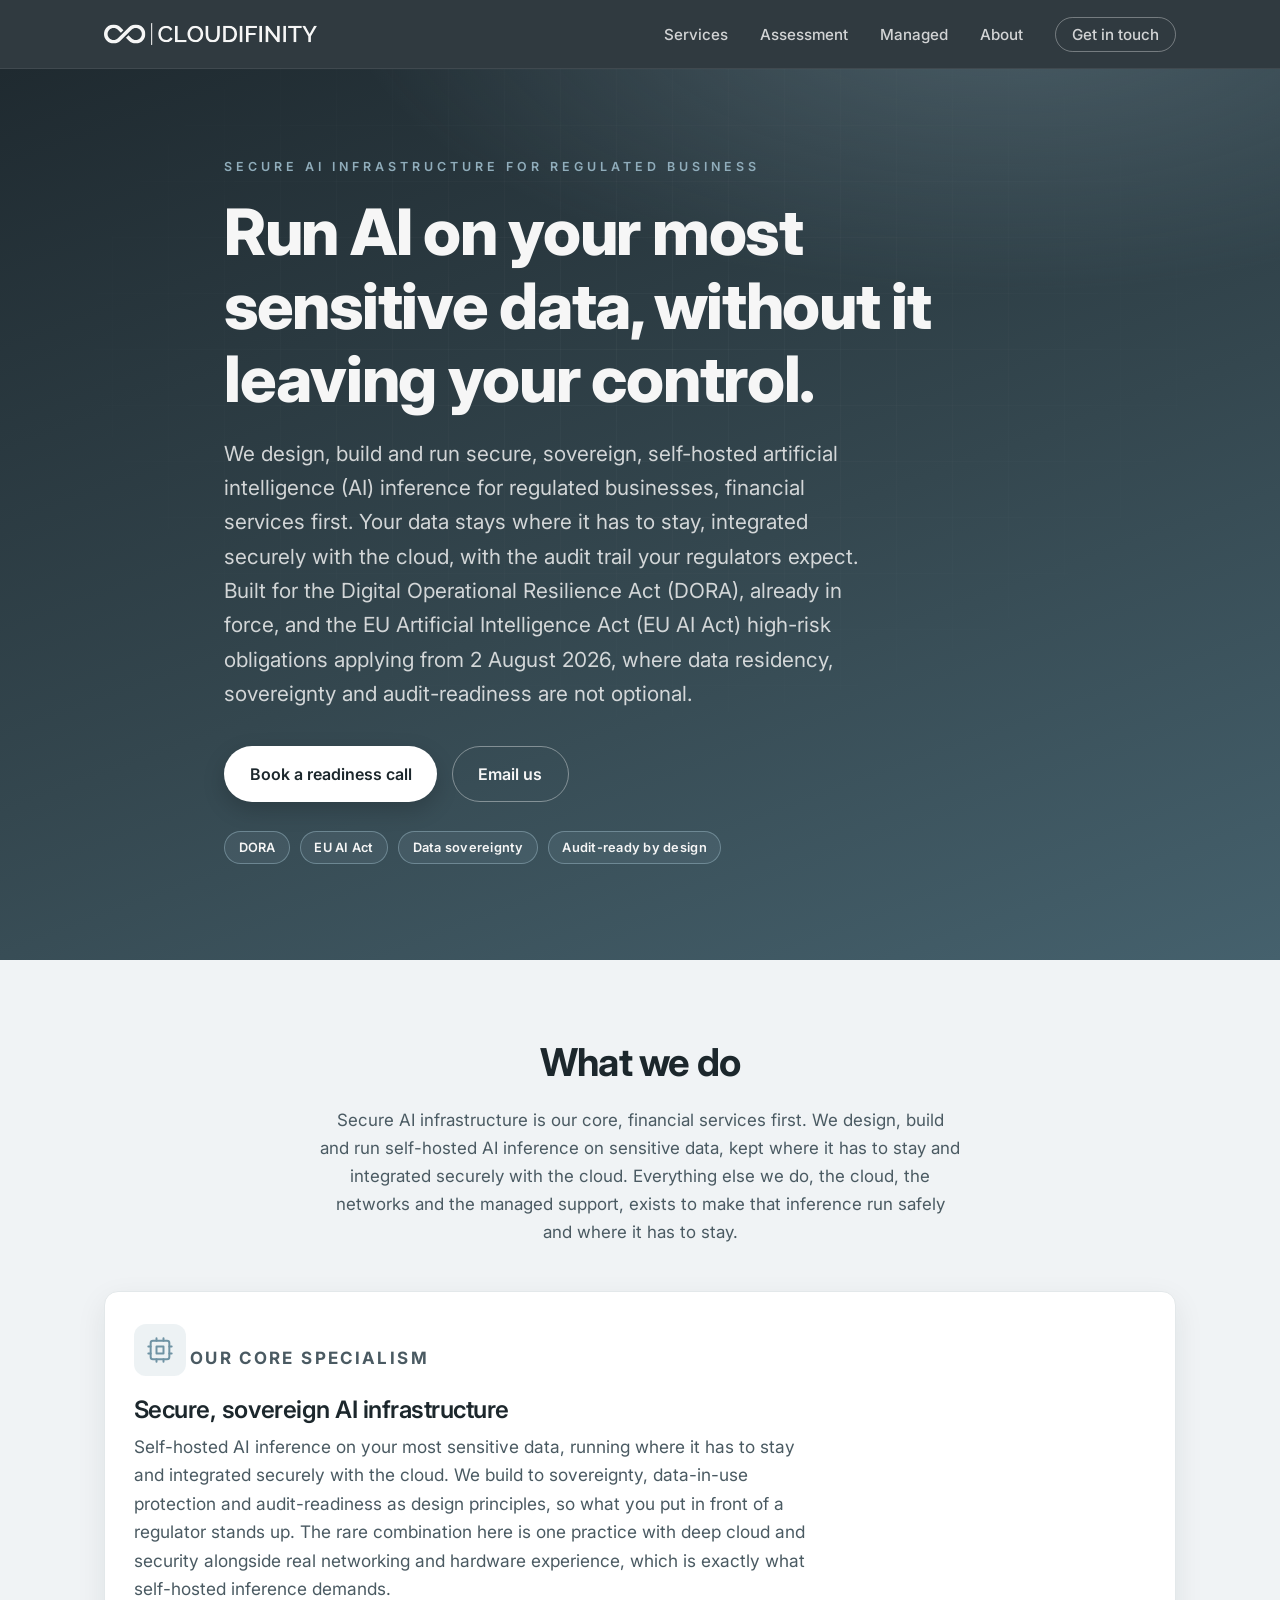
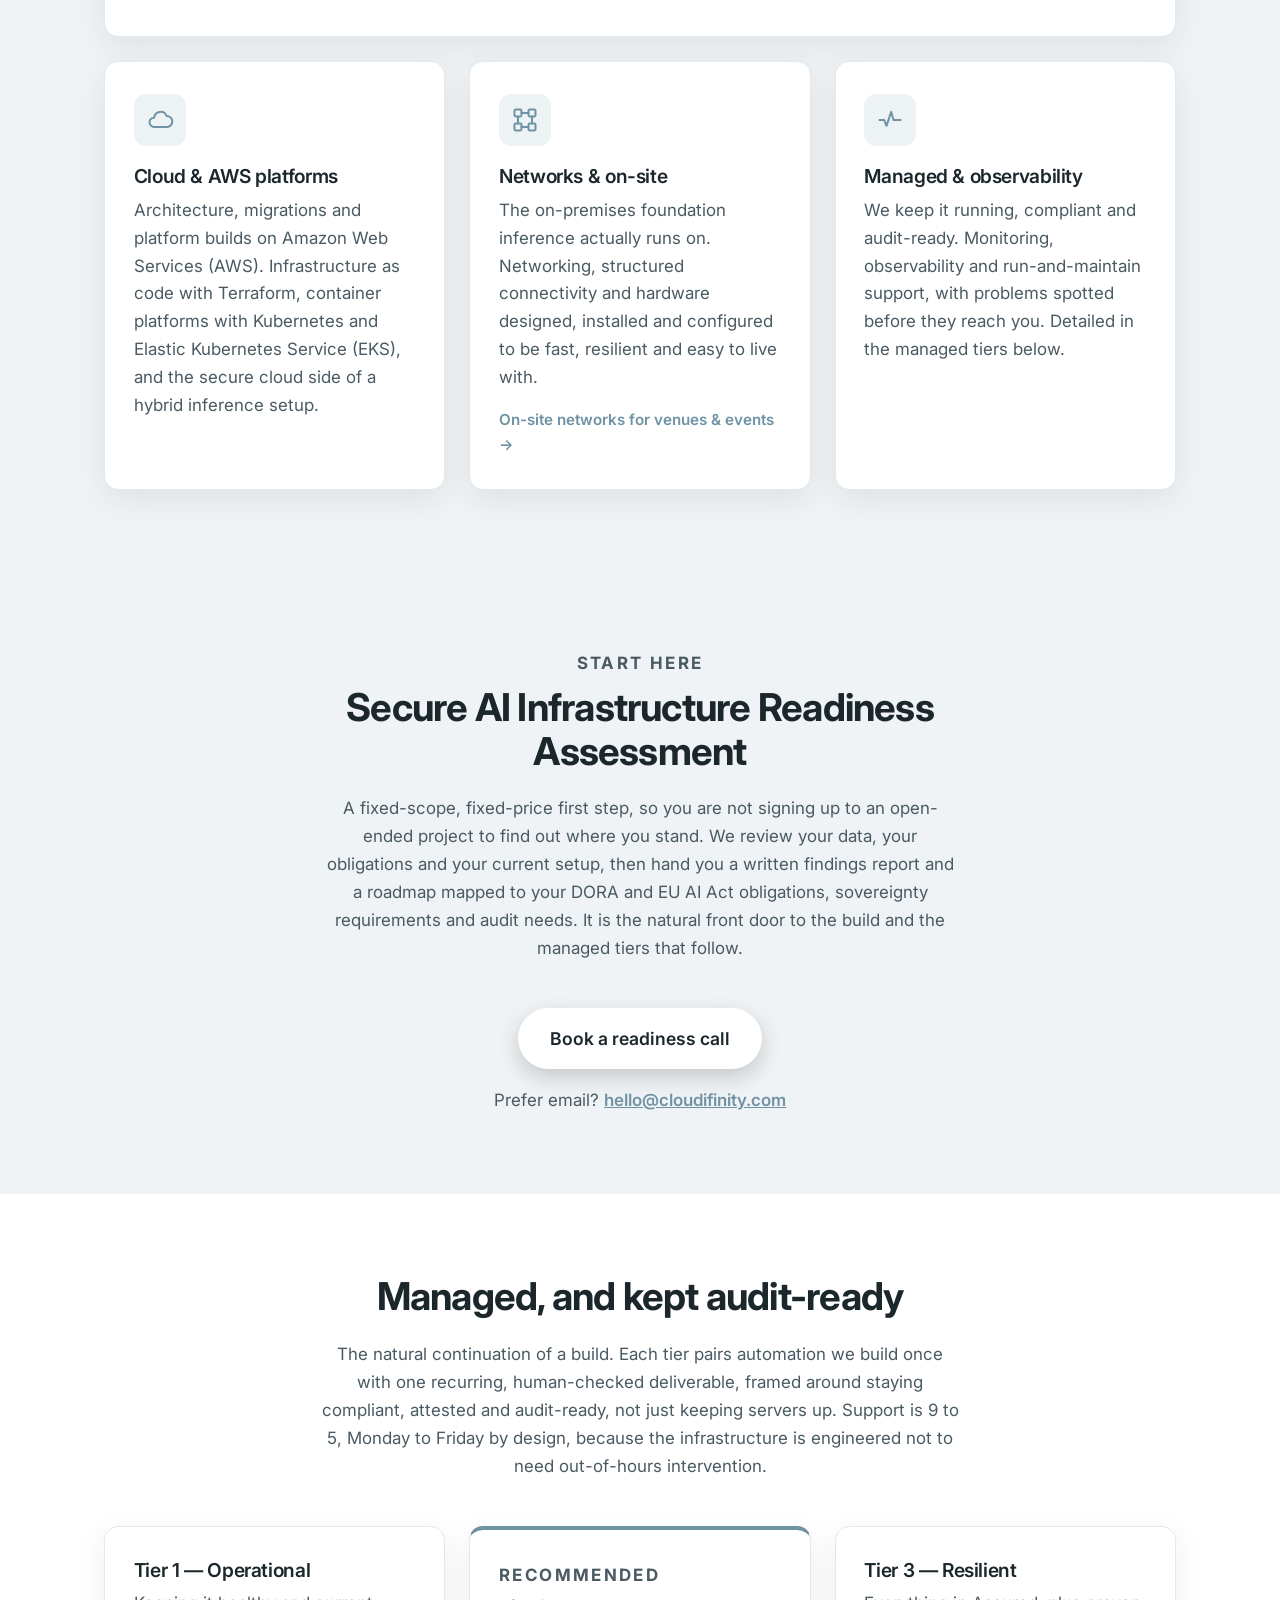
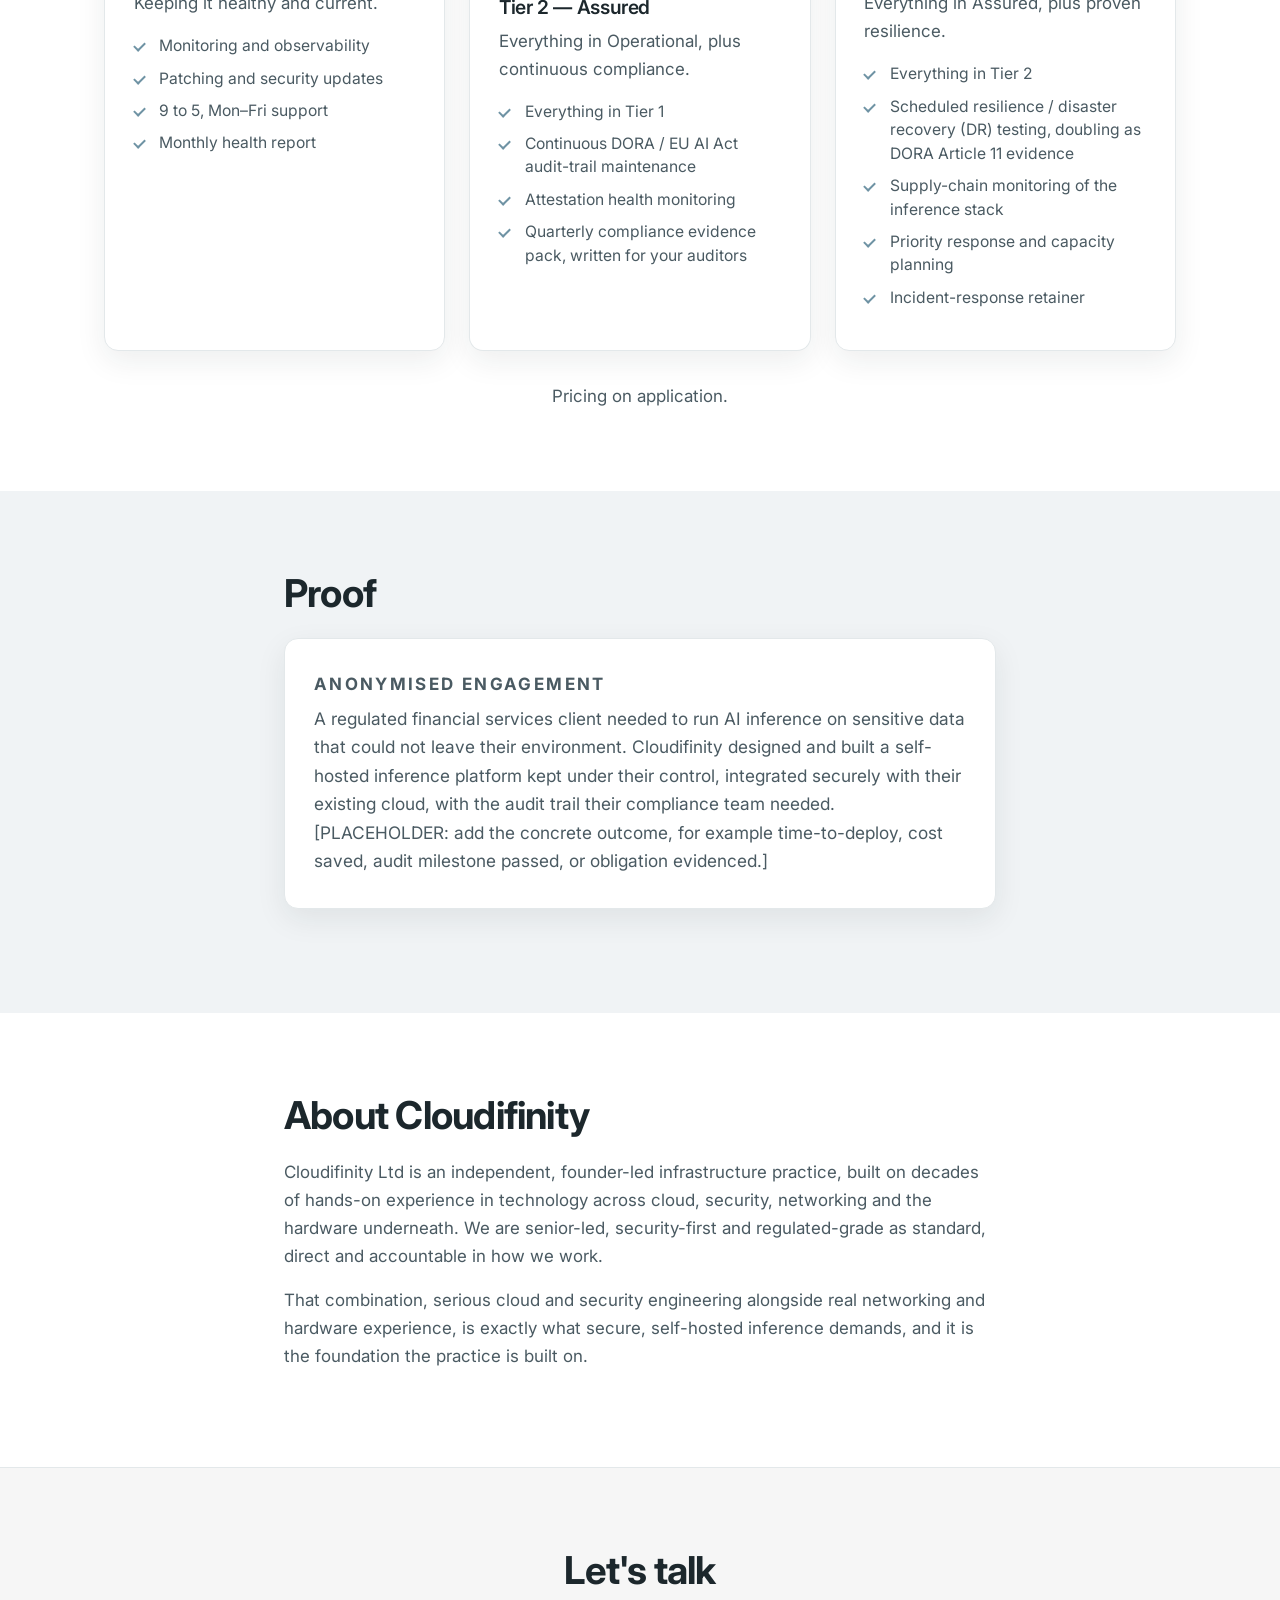
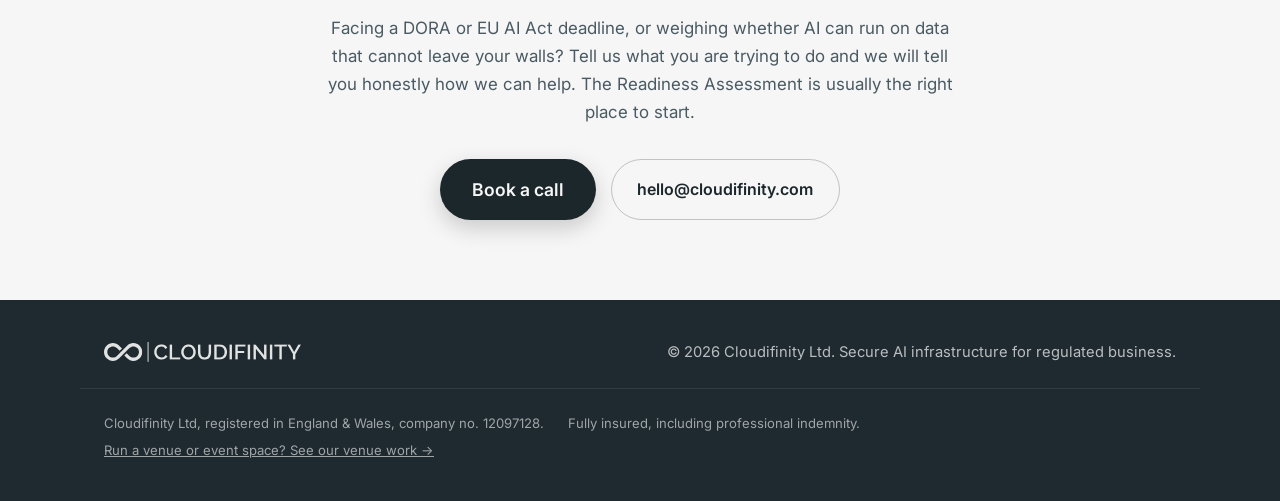
==== secure-ai/index.html @ 179c4dc7 "updates" ====
<!DOCTYPE html>
<html lang="en">
<head>
  <meta charset="UTF-8">
  <meta name="viewport" content="width=device-width, initial-scale=1.0">
  <title>Cloudifinity | Secure, sovereign AI infrastructure for regulated business</title>
  <meta name="description" content="Cloudifinity designs, builds and runs secure, sovereign, self-hosted AI inference for regulated business, financial services first. Built for DORA and EU AI Act obligations, data sovereignty and audit-readiness.">

  <link rel="icon" type="image/svg+xml" href="../favicon.svg">
  <link rel="canonical" href="https://cloudifinity.com/secure-ai/">

  <!-- Open Graph -->
  <meta property="og:type" content="website">
  <meta property="og:title" content="Cloudifinity | Secure, sovereign AI infrastructure for regulated business">
  <meta property="og:description" content="Self-hosted AI inference on sensitive data, kept where it has to stay and integrated securely with cloud. Built for DORA, the EU AI Act, data sovereignty and audit-readiness.">
  <meta property="og:url" content="https://cloudifinity.com/secure-ai/">
  <meta property="og:image" content="https://cloudifinity.com/assets/og-image.png">
  <meta name="twitter:card" content="summary_large_image">
  <meta name="twitter:description" content="Self-hosted AI inference on sensitive data, kept where it has to stay and integrated securely with cloud. Built for DORA, the EU AI Act, data sovereignty and audit-readiness.">

  <!-- Fonts -->
  <link rel="preconnect" href="https://fonts.googleapis.com">
  <link rel="preconnect" href="https://fonts.gstatic.com" crossorigin>
  <link href="https://fonts.googleapis.com/css2?family=Inter:wght@400;500;600;700;800&display=swap" rel="stylesheet">

  <link rel="stylesheet" href="../styles.css">
</head>
<body>

  <header class="site-header" id="top">
    <nav class="nav container" aria-label="Primary">
      <a class="nav__brand" href="../" aria-label="Cloudifinity home">
        <img src="../assets/logo.svg" alt="Cloudifinity" class="nav__logo">
      </a>
      <button class="nav__toggle" aria-expanded="false" aria-controls="nav-menu" aria-label="Toggle menu">
        <span></span><span></span><span></span>
      </button>
      <ul class="nav__menu" id="nav-menu">
        <li><a href="#services">Services</a></li>
        <li><a href="#assessment">Assessment</a></li>
        <li><a href="#managed">Managed</a></li>
        <li><a href="#about">About</a></li>
        <li><a href="#contact" class="nav__cta">Get in touch</a></li>
      </ul>
    </nav>
  </header>

  <main>

    <!-- Hero -->
    <section class="hero">
      <div class="hero__inner container">
        <p class="hero__eyebrow">Secure AI infrastructure for regulated business</p>
        <h1 class="hero__title">Run AI on your most sensitive data, without it leaving your control.</h1>
        <p class="hero__subtitle">
          We design, build and run secure, sovereign, self-hosted artificial
          intelligence (AI) inference for regulated businesses, financial
          services first. Your data stays where it has to stay, integrated
          securely with the cloud, with the audit trail your regulators expect.
          Built for the Digital Operational Resilience Act (DORA), already in
          force, and the EU Artificial Intelligence Act (EU AI Act) high-risk
          obligations applying from 2 August 2026, where data residency,
          sovereignty and audit-readiness are not optional.
        </p>
        <!-- TODO: BOOKING_URL — replace href on the primary CTA with the Cal.com/Calendly link. Until then it points to the Readiness Assessment section below. -->
        <div class="hero__actions">
          <a class="btn btn--primary" href="#assessment">Book a readiness call</a>
          <a class="btn btn--ghost" href="mailto:hello@cloudifinity.com">Email us</a>
        </div>
        <ul class="hero__chips" aria-label="Built for">
          <li class="chip">DORA</li>
          <li class="chip">EU AI Act</li>
          <li class="chip">Data sovereignty</li>
          <li class="chip">Audit-ready by design</li>
        </ul>
      </div>
    </section>

    <!-- Services -->
    <section class="section section--tint" id="services">
      <div class="container">
        <h2 class="section__title section__title--center">What we do</h2>
        <p class="section__lead">
          Secure AI infrastructure is our core, financial services first. We
          design, build and run self-hosted AI inference on sensitive data, kept
          where it has to stay and integrated securely with the cloud. Everything
          else we do, the cloud, the networks and the managed support, exists to
          make that inference run safely and where it has to stay.
        </p>

        <article class="card card--feature">
          <div class="card__icon" aria-hidden="true">
            <svg viewBox="0 0 24 24" fill="none" stroke="currentColor" stroke-width="1.7" stroke-linecap="round" stroke-linejoin="round"><rect x="4" y="4" width="16" height="16" rx="2"/><path d="M9 9h6v6H9z"/><path d="M9 2v2M15 2v2M9 20v2M15 20v2M2 9h2M2 15h2M20 9h2M20 15h2"/></svg>
          </div>
          <p class="card__tag">Our core specialism</p>
          <h3 class="card__title">Secure, sovereign AI infrastructure</h3>
          <p class="card__body">
            Self-hosted AI inference on your most sensitive data, running where
            it has to stay and integrated securely with the cloud. We build to
            sovereignty, data-in-use protection and audit-readiness as design
            principles, so what you put in front of a regulator stands up. The
            rare combination here is one practice with deep cloud and security
            alongside real networking and hardware experience, which is exactly
            what self-hosted inference demands.
            <!-- TODO: harden confidential-computing / attestation / TEE claims here once that work is delivered. Keep current wording at "design principle" level until then. -->
          </p>
        </article>

        <div class="cards cards--three">
          <article class="card">
            <div class="card__icon" aria-hidden="true">
              <svg viewBox="0 0 24 24" fill="none" stroke="currentColor" stroke-width="1.7" stroke-linecap="round" stroke-linejoin="round"><path d="M7 18a4 4 0 0 1 0-8 5.5 5.5 0 0 1 10.6-1.5A3.75 3.75 0 0 1 18 18H7Z"/></svg>
            </div>
            <h3 class="card__title">Cloud &amp; AWS platforms</h3>
            <p class="card__body">
              Architecture, migrations and platform builds on Amazon Web Services
              (AWS). Infrastructure as code with Terraform, container platforms
              with Kubernetes and Elastic Kubernetes Service (EKS), and the secure
              cloud side of a hybrid inference setup.
            </p>
          </article>

          <article class="card">
            <div class="card__icon" aria-hidden="true">
              <svg viewBox="0 0 24 24" fill="none" stroke="currentColor" stroke-width="1.7" stroke-linecap="round" stroke-linejoin="round"><rect x="3" y="3" width="6" height="6" rx="1"/><rect x="15" y="15" width="6" height="6" rx="1"/><rect x="15" y="3" width="6" height="6" rx="1"/><rect x="3" y="15" width="6" height="6" rx="1"/><path d="M9 6h6M6 9v6M18 9v6M9 18h6"/></svg>
            </div>
            <h3 class="card__title">Networks &amp; on-site</h3>
            <p class="card__body">
              The on-premises foundation inference actually runs on. Networking,
              structured connectivity and hardware designed, installed and
              configured to be fast, resilient and easy to live with.
            </p>
            <a class="card__link" href="../venues/">On-site networks for venues &amp; events &rarr;</a>
          </article>

          <article class="card">
            <div class="card__icon" aria-hidden="true">
              <svg viewBox="0 0 24 24" fill="none" stroke="currentColor" stroke-width="1.7" stroke-linecap="round" stroke-linejoin="round"><path d="M3 12h4l2 5 4-12 2 7h6"/></svg>
            </div>
            <h3 class="card__title">Managed &amp; observability</h3>
            <p class="card__body">
              We keep it running, compliant and audit-ready. Monitoring,
              observability and run-and-maintain support, with problems spotted
              before they reach you. Detailed in the managed tiers below.
            </p>
          </article>
        </div>
      </div>
    </section>

    <!-- Readiness Assessment: the productised front door -->
    <section class="section section--tint" id="assessment">
      <div class="container section__narrow section__narrow--center">
        <p class="card__tag">Start here</p>
        <h2 class="section__title section__title--center">Secure AI Infrastructure Readiness Assessment</h2>
        <p class="section__lead">
          A fixed-scope, fixed-price first step, so you are not signing up to an
          open-ended project to find out where you stand. We review your data,
          your obligations and your current setup, then hand you a written
          findings report and a roadmap mapped to your DORA and EU AI Act
          obligations, sovereignty requirements and audit needs. It is the
          natural front door to the build and the managed tiers that follow.
        </p>
        <!-- TODO: BOOKING_URL — replace href below with the Cal.com/Calendly link. Falls back to mailto for now. -->
        <div class="hero__actions hero__actions--center">
          <a class="btn btn--primary btn--lg" href="mailto:hello@cloudifinity.com?subject=Readiness%20Assessment">Book a readiness call</a>
        </div>
        <p class="assessment__alt">
          Prefer email? <a href="mailto:hello@cloudifinity.com">hello@cloudifinity.com</a>
        </p>
      </div>
    </section>

    <!-- Managed services: the ongoing relationship -->
    <section class="section" id="managed">
      <div class="container">
        <h2 class="section__title section__title--center">Managed, and kept audit-ready</h2>
        <p class="section__lead">
          The natural continuation of a build. Each tier pairs automation we
          build once with one recurring, human-checked deliverable, framed around
          staying compliant, attested and audit-ready, not just keeping servers
          up. Support is 9 to 5, Monday to Friday by design, because the
          infrastructure is engineered not to need out-of-hours intervention.
        </p>

        <div class="cards cards--three">
          <article class="card">
            <h3 class="card__title">Tier 1 &mdash; Operational</h3>
            <p class="card__body">Keeping it healthy and current.</p>
            <ul class="tier__list">
              <li>Monitoring and observability</li>
              <li>Patching and security updates</li>
              <li>9 to 5, Mon&ndash;Fri support</li>
              <li>Monthly health report</li>
            </ul>
          </article>

          <article class="card card--recommended">
            <p class="card__tag">Recommended</p>
            <h3 class="card__title">Tier 2 &mdash; Assured</h3>
            <p class="card__body">Everything in Operational, plus continuous compliance.</p>
            <ul class="tier__list">
              <li>Everything in Tier 1</li>
              <li>Continuous DORA / EU AI Act audit-trail maintenance</li>
              <li>Attestation health monitoring</li>
              <li>Quarterly compliance evidence pack, written for your auditors</li>
            </ul>
          </article>

          <article class="card">
            <h3 class="card__title">Tier 3 &mdash; Resilient</h3>
            <p class="card__body">Everything in Assured, plus proven resilience.</p>
            <ul class="tier__list">
              <li>Everything in Tier 2</li>
              <li>Scheduled resilience / disaster recovery (DR) testing, doubling as DORA Article 11 evidence</li>
              <li>Supply-chain monitoring of the inference stack</li>
              <li>Priority response and capacity planning</li>
              <li>Incident-response retainer</li>
            </ul>
          </article>
        </div>

        <!-- TODO: PRICING_DISPLAY — add "from £X/mo" per tier here if you later want public numbers. Default is descriptive only. -->
        <p class="managed__note">Pricing on application.</p>
      </div>
    </section>

    <!-- Proof / case study -->
    <section class="section section--tint" id="proof">
      <div class="container section__narrow">
        <h2 class="section__title">Proof</h2>
        <article class="card card--feature">
          <p class="card__tag">Anonymised engagement</p>
          <!-- TODO: CASE_STUDY_TEXT — replace the placeholder below with a real anonymised engagement and a concrete, measurable outcome. Keep it attributed to Cloudifinity, not to an individual. -->
          <p class="card__body">
            A regulated financial services client needed to run AI inference on
            sensitive data that could not leave their environment. Cloudifinity
            designed and built a self-hosted inference platform kept under their
            control, integrated securely with their existing cloud, with the
            audit trail their compliance team needed. [PLACEHOLDER: add the
            concrete outcome, for example time-to-deploy, cost saved, audit
            milestone passed, or obligation evidenced.]
          </p>
        </article>
      </div>
    </section>

    <!-- About -->
    <section class="section" id="about">
      <div class="container section__narrow">
        <h2 class="section__title">About Cloudifinity</h2>
        <p>
          Cloudifinity Ltd is an independent, founder-led infrastructure practice,
          built on decades of hands-on experience in technology across cloud,
          security, networking and the hardware underneath. We are senior-led,
          security-first and regulated-grade as standard, direct and accountable
          in how we work.
        </p>
        <p>
          That combination, serious cloud and security engineering alongside real
          networking and hardware experience, is exactly what secure, self-hosted
          inference demands, and it is the foundation the practice is built on.
        </p>
      </div>
    </section>

    <!-- Contact -->
    <section class="section section--contact" id="contact">
      <div class="container section__narrow section__narrow--center">
        <h2 class="section__title section__title--center">Let's talk</h2>
        <p class="section__lead">
          Facing a DORA or EU AI Act deadline, or weighing whether AI can run on
          data that cannot leave your walls? Tell us what you are trying to do and
          we will tell you honestly how we can help. The Readiness Assessment is
          usually the right place to start.
        </p>
        <!-- TODO: BOOKING_URL — replace href on the primary CTA with the Cal.com/Calendly link. Falls back to mailto for now. -->
        <div class="hero__actions hero__actions--center">
          <a class="btn btn--primary btn--lg" href="mailto:hello@cloudifinity.com?subject=Readiness%20Assessment">Book a call</a>
          <a class="btn btn--ghost" href="mailto:hello@cloudifinity.com">hello@cloudifinity.com</a>
        </div>
      </div>
    </section>

  </main>

  <footer class="footer">
    <div class="container footer__inner">
      <img src="../assets/logo.svg" alt="Cloudifinity" class="footer__logo">
      <p class="footer__meta">
        &copy; <span id="year">2026</span> Cloudifinity Ltd. Secure AI
        infrastructure for regulated business.
      </p>
    </div>
    <div class="container footer__trust">
      <span>Cloudifinity Ltd, registered in England &amp; Wales, company no. 12097128.</span>
      <!-- TODO: INSURANCE_WORDING — confirm professional indemnity wording / cover amount. -->
      <span>Fully insured, including professional indemnity.</span>
      <!-- TODO: add a Cyber Essentials line here once the certification is held, e.g. "Cyber Essentials certified." -->
      <span><a href="../venues/">Run a venue or event space? See our venue work &rarr;</a></span>
    </div>
  </footer>

  <script>
    // Footer year
    document.getElementById('year').textContent = new Date().getFullYear();

    // Mobile nav toggle
    var toggle = document.querySelector('.nav__toggle');
    var menu = document.getElementById('nav-menu');
    toggle.addEventListener('click', function () {
      var open = menu.classList.toggle('is-open');
      toggle.setAttribute('aria-expanded', String(open));
    });
    // Close menu when a link is tapped (mobile)
    menu.addEventListener('click', function (e) {
      if (e.target.tagName === 'A') {
        menu.classList.remove('is-open');
        toggle.setAttribute('aria-expanded', 'false');
      }
    });
  </script>

</body>
</html>
---- styles.css ----
/* ==========================================================================
   Cloudifinity landing page
   Palette taken from the brand logo: blue-grey #90adbb, off-white #f6f6f6
   ========================================================================== */

:root {
  --blue-grey: #90adbb;
  --blue-grey-deep: #6f93a4;
  --hero-dark-1: #1f2a30;
  --hero-dark-2: #34474f;
  --hero-dark-3: #45616d;
  --ink: #1c272c;
  --ink-soft: #4a5a62;
  --off-white: #f6f6f6;
  --white: #ffffff;
  --line: #e3e8ea;
  --tint: #f0f3f5;

  --maxw: 1120px;
  --radius: 14px;
  --shadow: 0 10px 30px rgba(28, 39, 44, 0.08);
  --shadow-hover: 0 16px 40px rgba(28, 39, 44, 0.14);

  --font: 'Inter', -apple-system, BlinkMacSystemFont, 'Segoe UI', Roboto,
    Helvetica, Arial, sans-serif;
}

* { box-sizing: border-box; }

html { scroll-behavior: smooth; }

body {
  margin: 0;
  font-family: var(--font);
  color: var(--ink);
  background: var(--white);
  line-height: 1.65;
  -webkit-font-smoothing: antialiased;
  text-rendering: optimizeLegibility;
}

h1, h2, h3 { line-height: 1.15; margin: 0; letter-spacing: -0.02em; }
p { margin: 0 0 1rem; }
a { color: inherit; }

.container {
  width: 100%;
  max-width: var(--maxw);
  margin: 0 auto;
  padding: 0 1.5rem;
}

/* Accessible focus states */
a:focus-visible,
button:focus-visible,
.btn:focus-visible {
  outline: 3px solid var(--blue-grey);
  outline-offset: 3px;
  border-radius: 6px;
}

/* --------------------------------------------------------------------------
   Header / nav
   -------------------------------------------------------------------------- */
.site-header {
  position: sticky;
  top: 0;
  z-index: 50;
  background: rgba(31, 42, 48, 0.92);
  backdrop-filter: saturate(140%) blur(8px);
  border-bottom: 1px solid rgba(255, 255, 255, 0.08);
}

.nav {
  display: flex;
  align-items: center;
  justify-content: space-between;
  height: 68px;
}

.nav__brand { display: inline-flex; align-items: center; }
.nav__logo { height: 26px; width: auto; display: block; }

.nav__menu {
  list-style: none;
  display: flex;
  align-items: center;
  gap: 2rem;
  margin: 0;
  padding: 0;
}

.nav__menu a {
  text-decoration: none;
  color: rgba(246, 246, 246, 0.82);
  font-weight: 500;
  font-size: 0.95rem;
  transition: color 0.15s ease;
}
.nav__menu a:hover { color: var(--white); }

.nav__cta {
  border: 1px solid rgba(246, 246, 246, 0.35);
  padding: 0.45rem 1rem;
  border-radius: 999px;
}
.nav__cta:hover {
  background: var(--white);
  color: var(--ink) !important;
  border-color: var(--white);
}

.nav__toggle {
  display: none;
  flex-direction: column;
  justify-content: center;
  gap: 5px;
  width: 42px;
  height: 42px;
  background: none;
  border: 0;
  cursor: pointer;
  padding: 0;
}
.nav__toggle span {
  display: block;
  height: 2px;
  width: 22px;
  margin: 0 auto;
  background: var(--off-white);
  border-radius: 2px;
  transition: transform 0.2s ease, opacity 0.2s ease;
}

/* --------------------------------------------------------------------------
   Hero
   -------------------------------------------------------------------------- */
.hero {
  position: relative;
  color: var(--off-white);
  background:
    radial-gradient(1100px 520px at 78% -10%, rgba(144, 173, 187, 0.35), transparent 60%),
    linear-gradient(160deg, var(--hero-dark-1) 0%, var(--hero-dark-2) 55%, var(--hero-dark-3) 100%);
  overflow: hidden;
}
.hero::after {
  /* subtle infinity watermark feel via faint grid lines */
  content: "";
  position: absolute;
  inset: 0;
  background:
    linear-gradient(rgba(255,255,255,0.03) 1px, transparent 1px) 0 0 / 100% 56px,
    linear-gradient(90deg, rgba(255,255,255,0.03) 1px, transparent 1px) 0 0 / 56px 100%;
  -webkit-mask-image: radial-gradient(70% 70% at 50% 30%, #000 0%, transparent 75%);
  mask-image: radial-gradient(70% 70% at 50% 30%, #000 0%, transparent 75%);
  pointer-events: none;
}

.hero__inner {
  position: relative;
  z-index: 1;
  padding: 5.5rem 1.5rem 6rem;
  max-width: 880px;
}

.hero__eyebrow {
  text-transform: uppercase;
  letter-spacing: 0.32em;
  font-size: 0.78rem;
  font-weight: 600;
  color: var(--blue-grey);
  margin: 0 0 1.1rem;
}

.hero__title {
  font-size: clamp(2.2rem, 6vw, 4rem);
  font-weight: 800;
  margin-bottom: 1.3rem;
}

.hero__subtitle {
  font-size: clamp(1.05rem, 2.2vw, 1.3rem);
  color: rgba(246, 246, 246, 0.82);
  max-width: 640px;
  margin-bottom: 2.2rem;
}

.hero__actions { display: flex; flex-wrap: wrap; gap: 0.9rem; }
.hero__actions--center { justify-content: center; }

/* Dual-path hero: two audience doors (regulated AI / venue networks) */
.hero__paths {
  display: grid;
  grid-template-columns: repeat(2, 1fr);
  gap: 1.2rem;
  margin-top: 2.4rem;
}
.hero__path {
  display: block;
  background: rgba(255, 255, 255, 0.05);
  border: 1px solid rgba(246, 246, 246, 0.18);
  border-radius: var(--radius);
  padding: 1.6rem 1.5rem;
  text-decoration: none;
  cursor: pointer;
  transition: transform 0.18s ease, background 0.18s ease,
    border-color 0.18s ease, box-shadow 0.18s ease;
}
.hero__path:hover {
  transform: translateY(-4px);
  background: rgba(255, 255, 255, 0.09);
  border-color: var(--blue-grey);
  box-shadow: 0 16px 40px rgba(0, 0, 0, 0.22);
}
.hero__path-title {
  font-size: 1.2rem;
  font-weight: 700;
  margin: 0 0 0.5rem;
  color: var(--white);
}
.hero__path p {
  color: rgba(246, 246, 246, 0.8);
  font-size: 0.98rem;
  margin: 0 0 1rem;
}
.hero__path-link {
  display: inline-block;
  font-weight: 600;
  font-size: 0.98rem;
  color: var(--blue-grey);
  transition: color 0.15s ease, transform 0.15s ease;
}
.hero__path:hover .hero__path-link { color: var(--white); transform: translateX(3px); }

/* Compliance chips under the hero CTA */
.hero__chips {
  list-style: none;
  display: flex;
  flex-wrap: wrap;
  gap: 0.6rem;
  margin: 1.8rem 0 0;
  padding: 0;
}
.chip {
  font-size: 0.8rem;
  font-weight: 600;
  letter-spacing: 0.02em;
  color: var(--off-white);
  padding: 0.32rem 0.85rem;
  border: 1px solid rgba(144, 173, 187, 0.55);
  border-radius: 999px;
  background: rgba(144, 173, 187, 0.12);
}

/* --------------------------------------------------------------------------
   Buttons
   -------------------------------------------------------------------------- */
.btn {
  display: inline-flex;
  align-items: center;
  justify-content: center;
  font-weight: 600;
  font-size: 1rem;
  text-decoration: none;
  padding: 0.85rem 1.6rem;
  border-radius: 999px;
  transition: transform 0.15s ease, background 0.15s ease, box-shadow 0.15s ease;
  cursor: pointer;
}
.btn--primary {
  background: var(--white);
  color: var(--ink);
  box-shadow: 0 8px 22px rgba(0, 0, 0, 0.18);
}
.btn--primary:hover { transform: translateY(-2px); box-shadow: 0 12px 28px rgba(0,0,0,0.24); }
.btn--ghost {
  background: transparent;
  color: var(--off-white);
  border: 1px solid rgba(246, 246, 246, 0.4);
}
.btn--ghost:hover { background: rgba(246, 246, 246, 0.1); transform: translateY(-2px); }
.btn--lg { padding: 1rem 2rem; font-size: 1.1rem; }

/* contact section button is on light bg, give it brand colour */
.section--contact .btn--primary {
  background: var(--ink);
  color: var(--off-white);
}
.section--contact .btn--primary:hover { background: var(--hero-dark-2); }

/* --------------------------------------------------------------------------
   Sections
   -------------------------------------------------------------------------- */
.section { padding: 5rem 0; }
.section--tint { background: var(--tint); }

.section__narrow { max-width: 760px; }
.section__narrow--center { margin-inline: auto; text-align: center; }

.section__title {
  font-size: clamp(1.7rem, 3.6vw, 2.4rem);
  font-weight: 700;
  margin-bottom: 1.4rem;
}
.section__title--center { text-align: center; }

.section__lead {
  font-size: 1.15rem;
  color: var(--ink-soft);
  max-width: 640px;
  margin: 0 auto 2.8rem;
  text-align: center;
}

.section p { color: var(--ink-soft); font-size: 1.06rem; }
.section__narrow p { color: var(--ink-soft); }

/* --------------------------------------------------------------------------
   Service cards
   -------------------------------------------------------------------------- */
.cards {
  display: grid;
  grid-template-columns: repeat(2, 1fr);
  gap: 1.5rem;
}
.cards--three { grid-template-columns: repeat(3, 1fr); }

/* Featured lead card: cloud is the core specialism */
.card--feature {
  margin-bottom: 1.5rem;
  padding: 2.4rem 2.2rem;
  border-top: 4px solid var(--blue-grey-deep);
}
.card--feature .card__title { font-size: 1.5rem; }
.card--feature .card__body { font-size: 1.08rem; max-width: 62ch; }

.card__tag {
  display: inline-block;
  margin: 0 0 0.4rem;
  font-size: 0.72rem;
  font-weight: 700;
  letter-spacing: 0.14em;
  text-transform: uppercase;
  color: var(--blue-grey-deep);
}

.card {
  background: var(--white);
  border: 1px solid var(--line);
  border-radius: var(--radius);
  padding: 2rem 1.8rem;
  box-shadow: var(--shadow);
  transition: transform 0.18s ease, box-shadow 0.18s ease, border-color 0.18s ease;
}
.card:hover {
  transform: translateY(-4px);
  box-shadow: var(--shadow-hover);
  border-color: var(--blue-grey);
}

.card__icon {
  width: 52px;
  height: 52px;
  display: inline-flex;
  align-items: center;
  justify-content: center;
  border-radius: 12px;
  background: rgba(144, 173, 187, 0.16);
  color: var(--blue-grey-deep);
  margin-bottom: 1.2rem;
}
.card__icon svg { width: 28px; height: 28px; }

.card__title { font-size: 1.2rem; font-weight: 600; margin-bottom: 0.6rem; }
.card__body { color: var(--ink-soft); font-size: 1rem; margin: 0; }

.card__link {
  display: inline-block;
  margin-top: 0.9rem;
  color: var(--blue-grey-deep);
  font-weight: 600;
  font-size: 0.95rem;
  text-decoration: none;
}
.card__link:hover { text-decoration: underline; }

/* Recommended tier: same accent treatment as the feature card */
.card--recommended { border-top: 4px solid var(--blue-grey-deep); }

/* Managed tier checklists */
.tier__list {
  list-style: none;
  margin: 1rem 0 0;
  padding: 0;
}
.tier__list li {
  position: relative;
  padding-left: 1.6rem;
  margin-bottom: 0.55rem;
  color: var(--ink-soft);
  font-size: 0.98rem;
  line-height: 1.5;
}
.tier__list li::before {
  content: "";
  position: absolute;
  left: 0;
  top: 0.5rem;
  width: 0.55rem;
  height: 0.3rem;
  border-left: 2px solid var(--blue-grey-deep);
  border-bottom: 2px solid var(--blue-grey-deep);
  transform: rotate(-45deg);
}
.managed__note {
  text-align: center;
  margin: 2rem 0 0;
  font-size: 0.95rem;
  color: var(--ink-soft);
}

/* --------------------------------------------------------------------------
   Readiness Assessment
   -------------------------------------------------------------------------- */
#assessment .card__tag { display: block; }
.assessment__alt {
  margin: 1.1rem 0 0;
  font-size: 0.95rem;
  color: var(--ink-soft);
}
.assessment__alt a { color: var(--blue-grey-deep); font-weight: 600; }

/* --------------------------------------------------------------------------
   Contact
   -------------------------------------------------------------------------- */
.section--contact { background: var(--off-white); border-top: 1px solid var(--line); }
.section--contact .section__lead { margin-bottom: 2rem; }
/* Ghost button sits on a light background here, so darken it for contrast */
.section--contact .btn--ghost {
  color: var(--ink);
  border-color: rgba(28, 39, 44, 0.25);
}
.section--contact .btn--ghost:hover { background: rgba(28, 39, 44, 0.06); }

/* --------------------------------------------------------------------------
   Footer
   -------------------------------------------------------------------------- */
.footer {
  background: var(--hero-dark-1);
  color: rgba(246, 246, 246, 0.72);
  padding: 2.5rem 0;
}
.footer__inner {
  display: flex;
  align-items: center;
  justify-content: space-between;
  gap: 1rem;
  flex-wrap: wrap;
}
.footer__logo { height: 24px; width: auto; opacity: 0.9; }
.footer__meta { margin: 0; font-size: 0.92rem; }

/* Trust signals for regulated procurement */
.footer__trust {
  margin-top: 1.5rem;
  padding-top: 1.5rem;
  border-top: 1px solid rgba(255, 255, 255, 0.08);
  display: flex;
  flex-wrap: wrap;
  gap: 0.4rem 1.5rem;
  font-size: 0.82rem;
  color: rgba(246, 246, 246, 0.6);
  line-height: 1.6;
}

/* --------------------------------------------------------------------------
   Responsive
   -------------------------------------------------------------------------- */
@media (max-width: 760px) {
  .nav__toggle { display: flex; }

  .nav__menu {
    position: absolute;
    top: 68px;
    left: 0;
    right: 0;
    flex-direction: column;
    align-items: stretch;
    gap: 0;
    background: var(--hero-dark-1);
    border-bottom: 1px solid rgba(255, 255, 255, 0.08);
    padding: 0.5rem 1.5rem 1rem;
    transform: translateY(-12px);
    opacity: 0;
    pointer-events: none;
    transition: opacity 0.18s ease, transform 0.18s ease;
  }
  .nav__menu.is-open { transform: translateY(0); opacity: 1; pointer-events: auto; }
  .nav__menu li { padding: 0.35rem 0; }
  .nav__menu a { display: block; padding: 0.5rem 0; }
  .nav__cta { display: inline-block; text-align: center; margin-top: 0.4rem; }

  .cards,
  .cards--three { grid-template-columns: 1fr; }

  .hero__paths { grid-template-columns: 1fr; }

  .hero__inner { padding: 4rem 1.5rem 4.5rem; }
  .section { padding: 3.5rem 0; }

  .footer__inner { flex-direction: column; text-align: center; }
  .footer__trust { justify-content: center; text-align: center; }
}

@media (prefers-reduced-motion: reduce) {
  html { scroll-behavior: auto; }
  * { transition: none !important; }
}
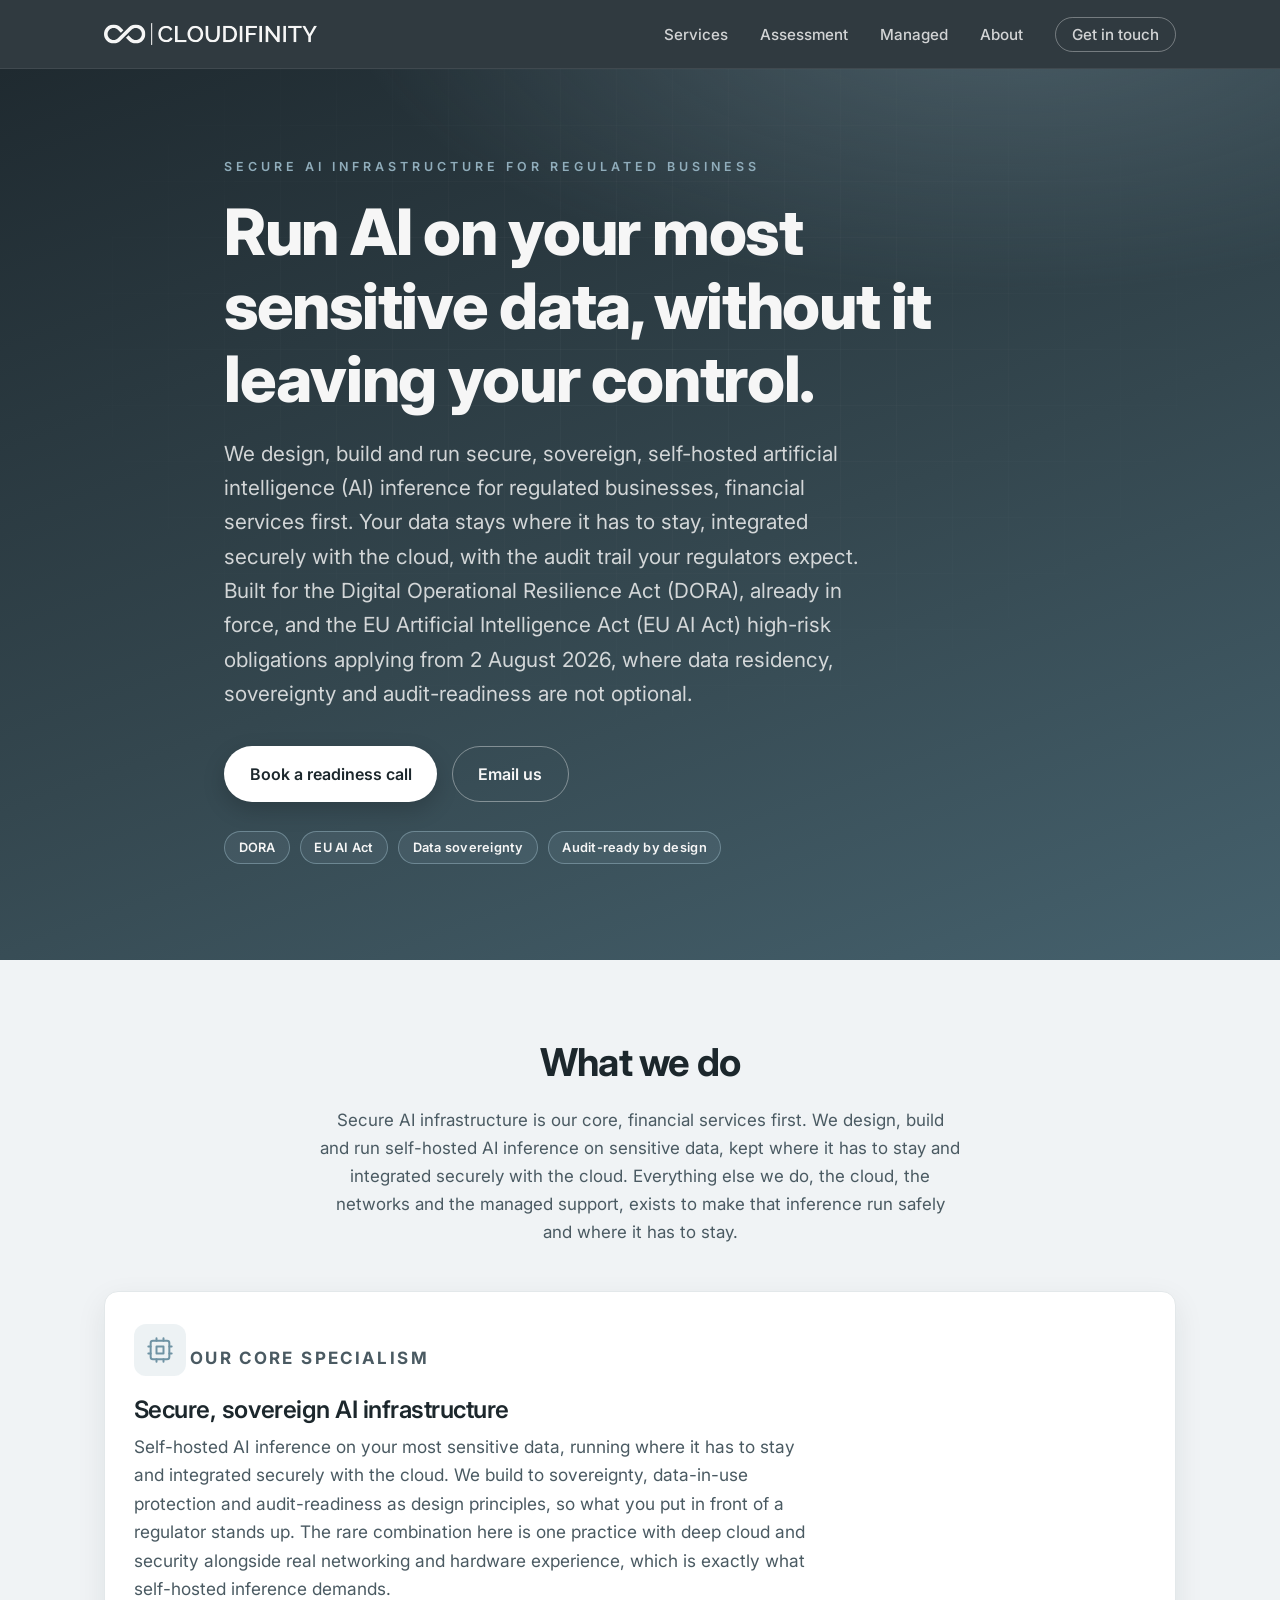
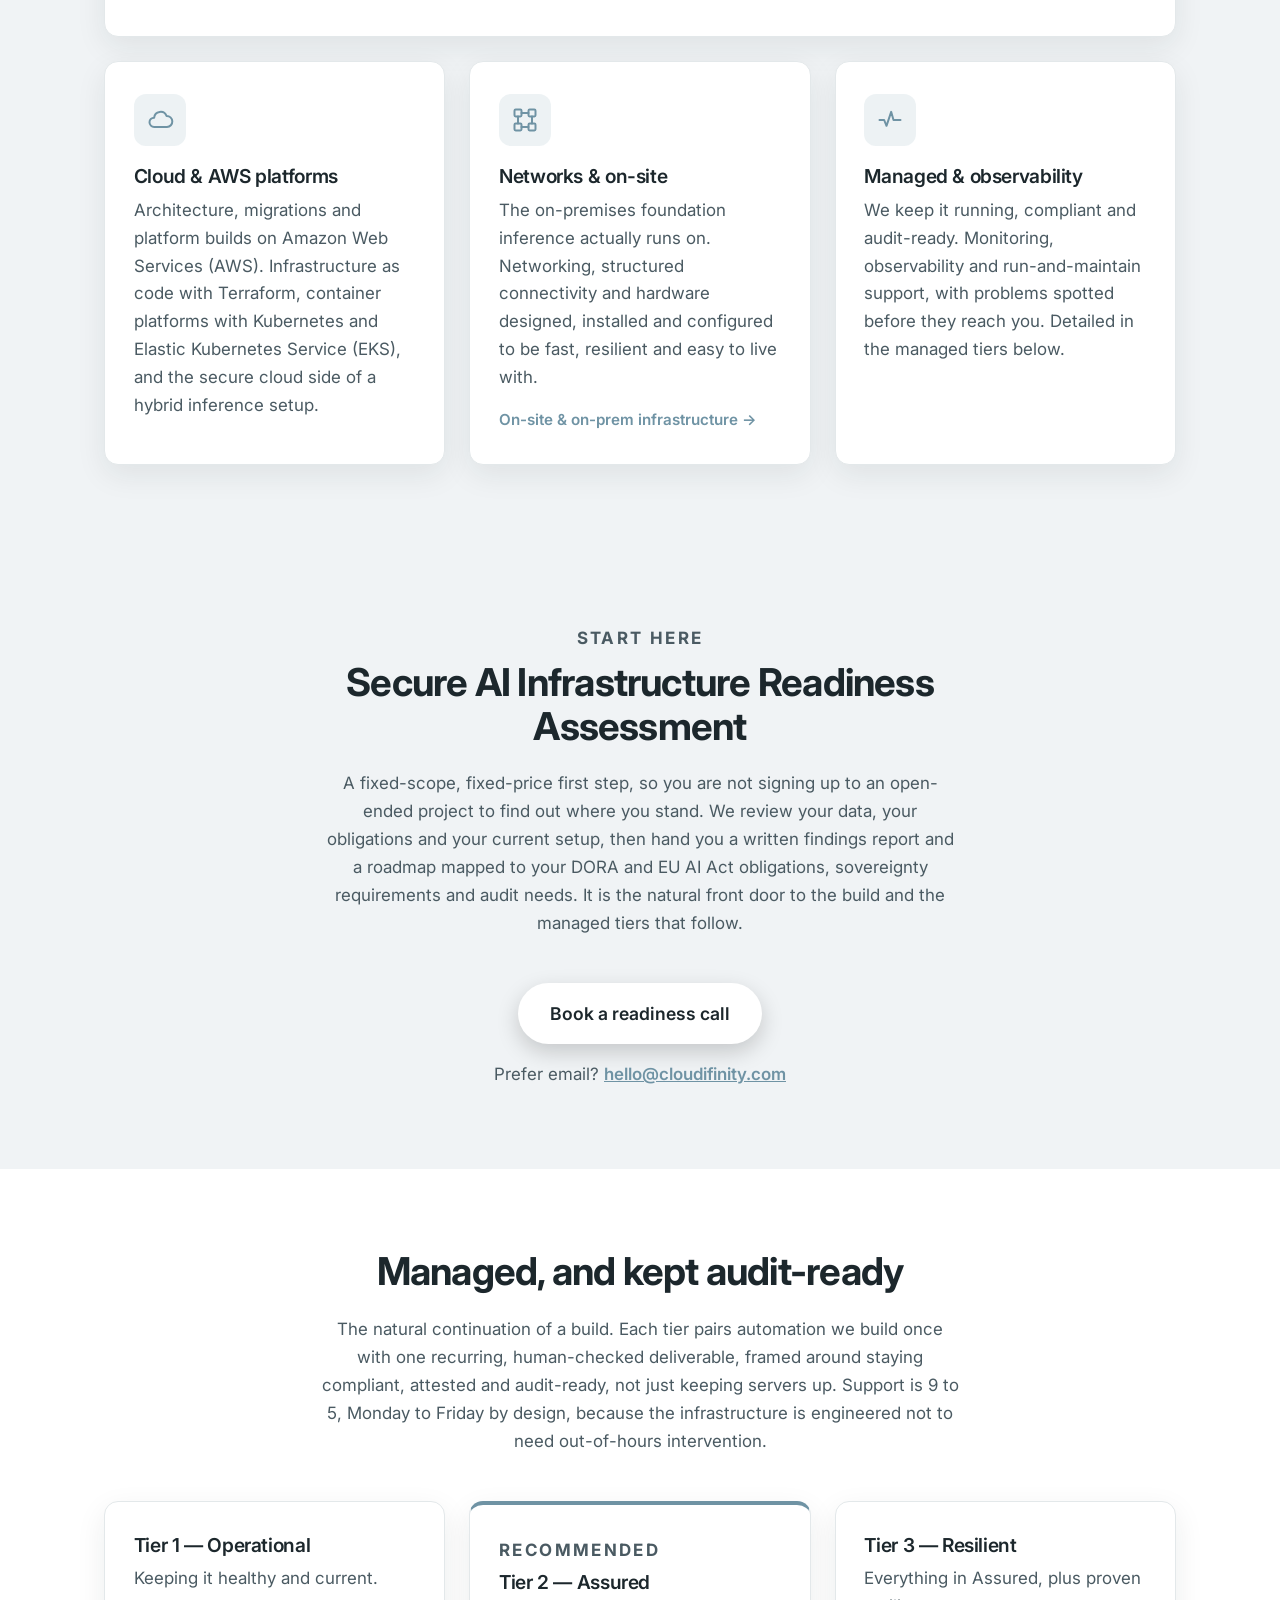
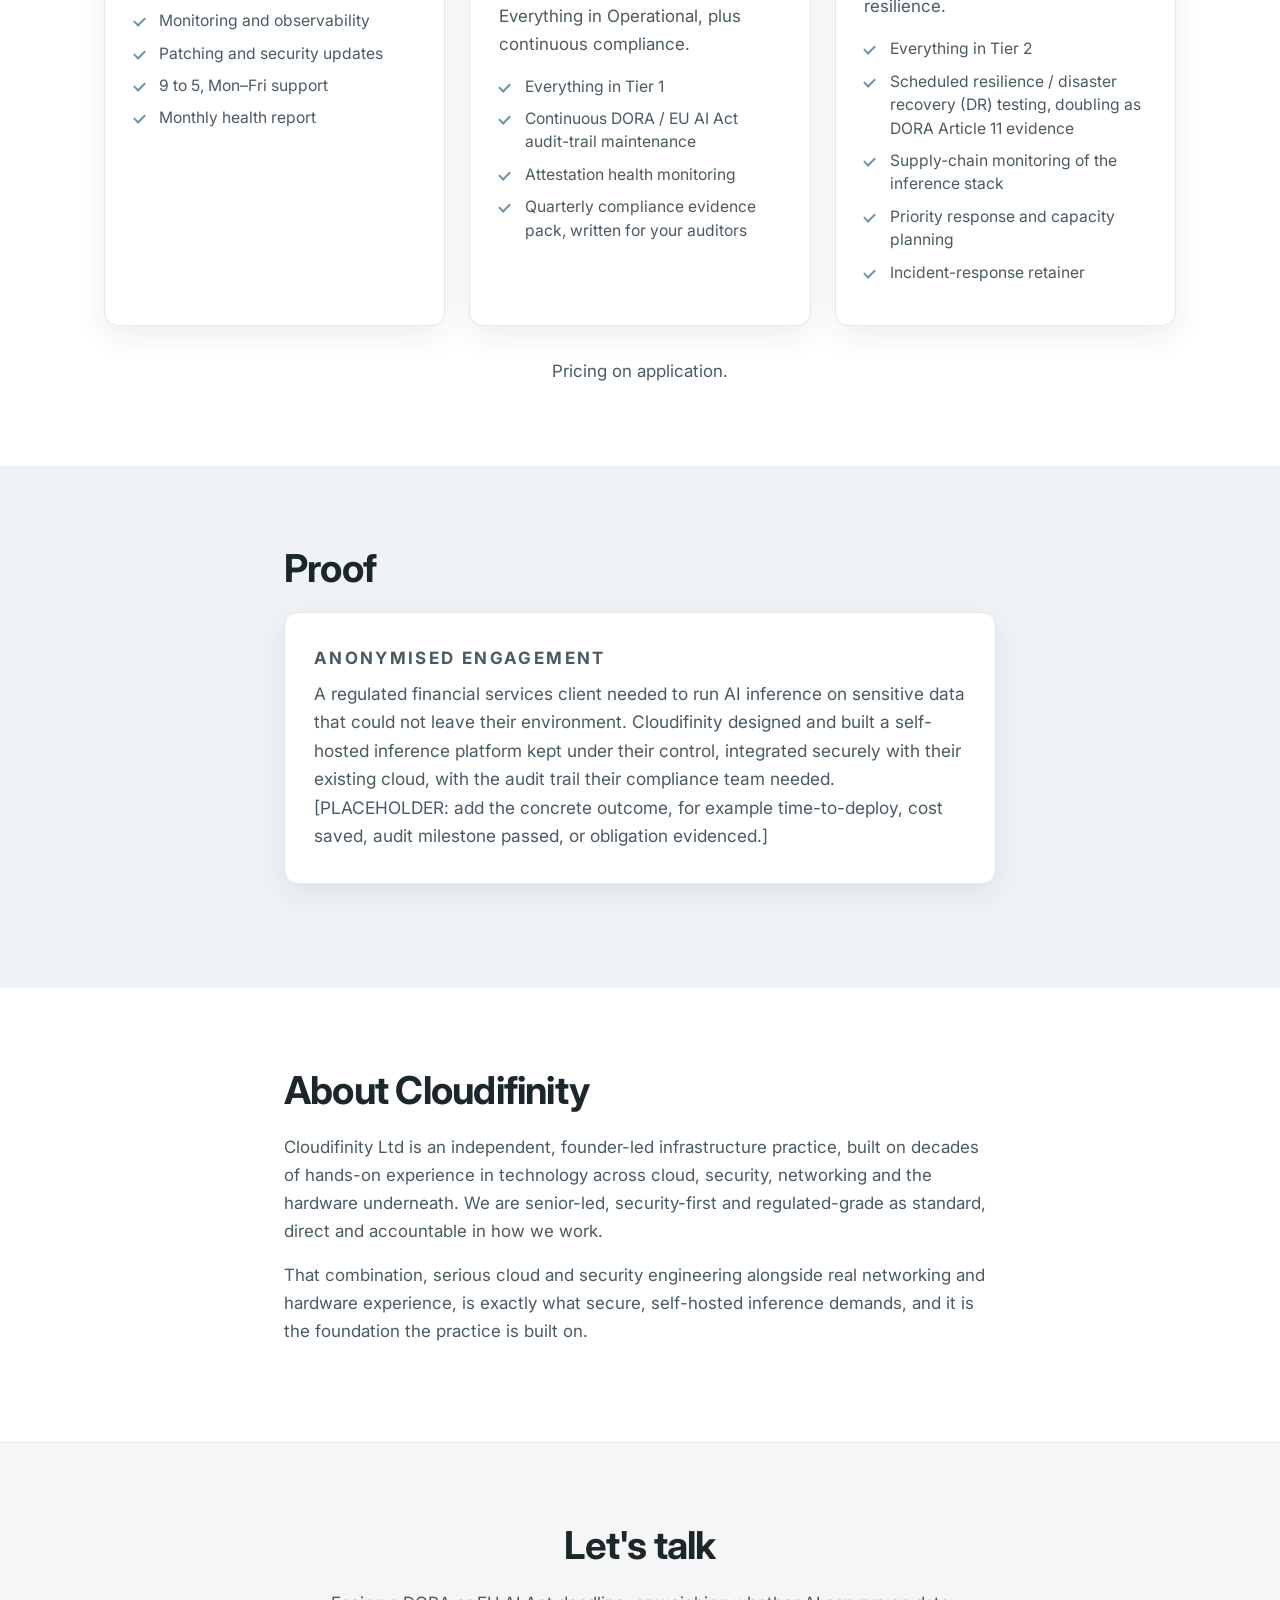
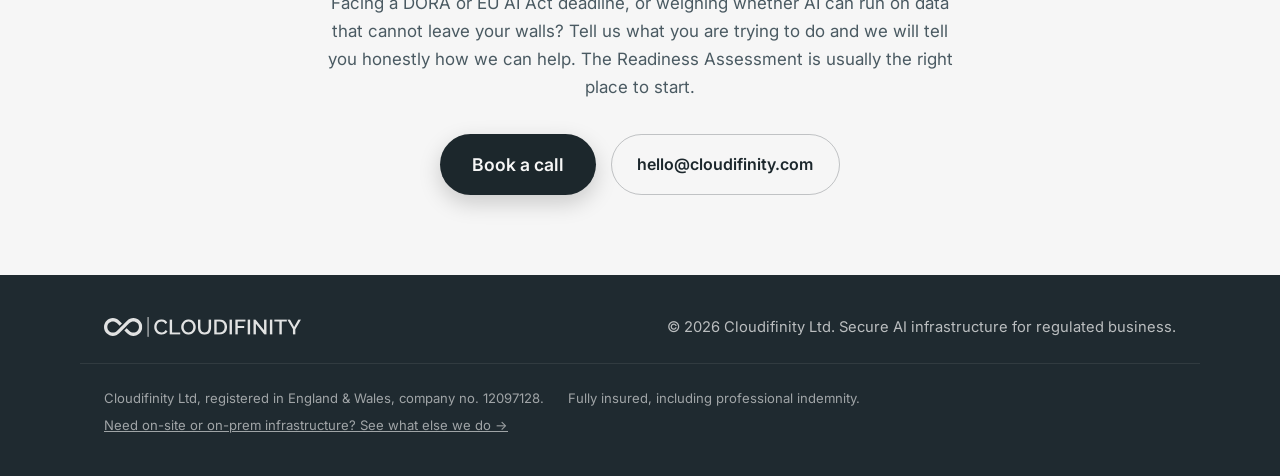
==== commit fda2a5e6: "updates" ====
--- a/secure-ai/index.html
+++ b/secure-ai/index.html
@@ -130,7 +130,7 @@
               structured connectivity and hardware designed, installed and
               configured to be fast, resilient and easy to live with.
             </p>
-            <a class="card__link" href="../venues/">On-site networks for venues &amp; events &rarr;</a>
+            <a class="card__link" href="../on-site/">On-site &amp; on-prem infrastructure &rarr;</a>
           </article>
 
           <article class="card">
@@ -297,7 +297,7 @@
       <!-- TODO: INSURANCE_WORDING — confirm professional indemnity wording / cover amount. -->
       <span>Fully insured, including professional indemnity.</span>
       <!-- TODO: add a Cyber Essentials line here once the certification is held, e.g. "Cyber Essentials certified." -->
-      <span><a href="../venues/">Run a venue or event space? See our venue work &rarr;</a></span>
+      <span><a href="../on-site/">Need on-site or on-prem infrastructure? See what else we do &rarr;</a></span>
     </div>
   </footer>
 
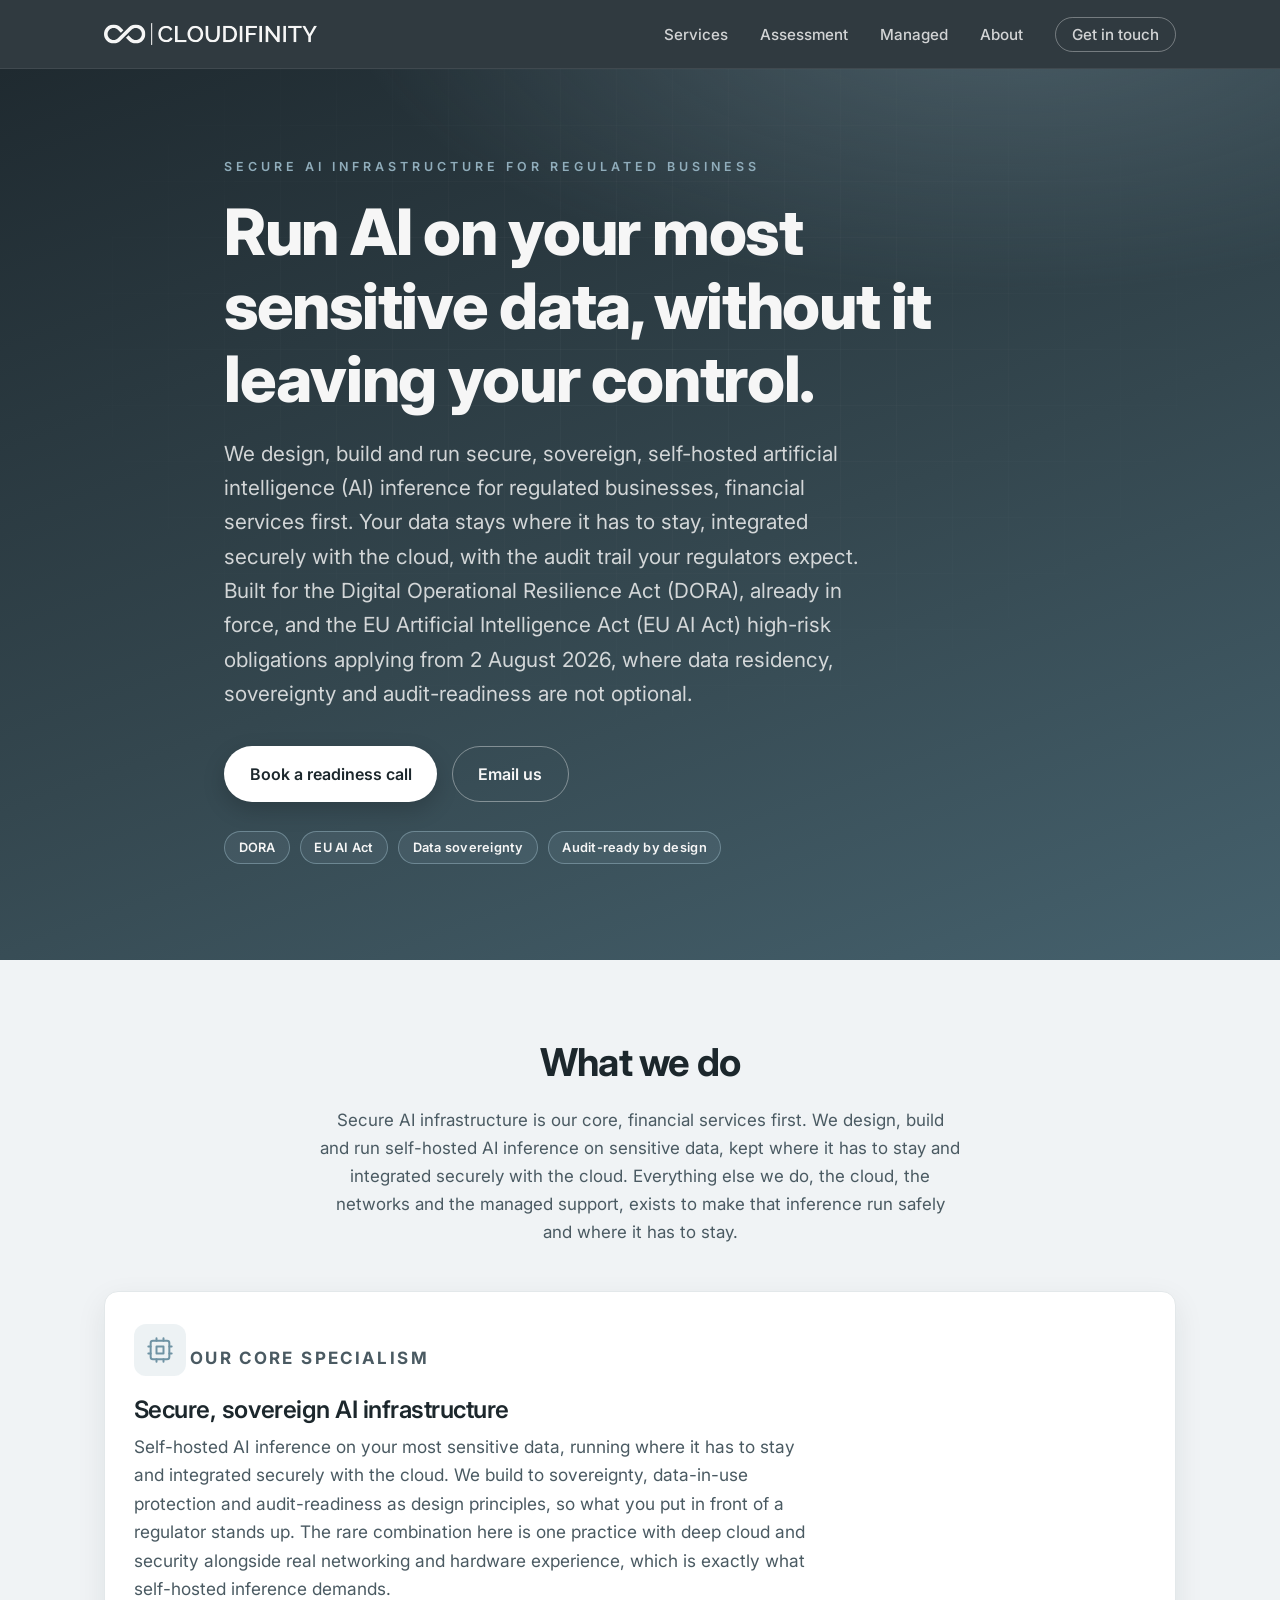
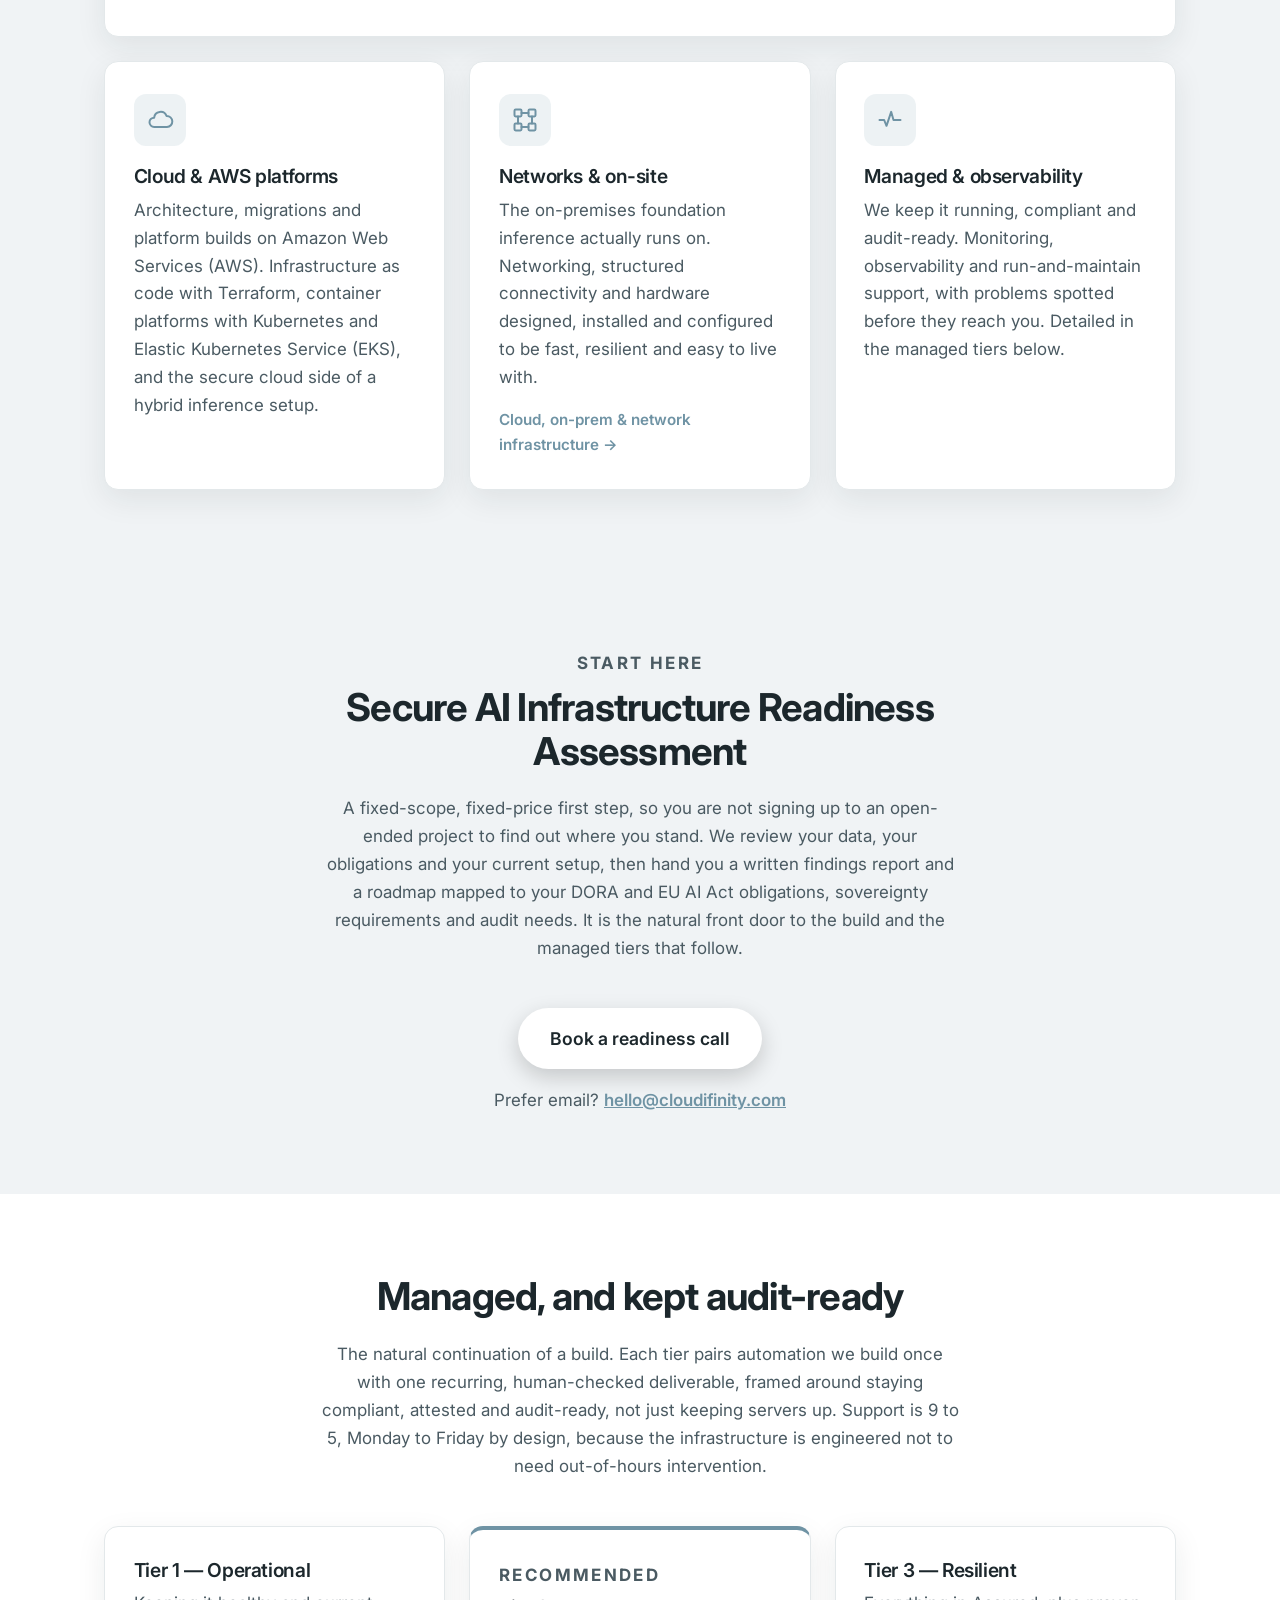
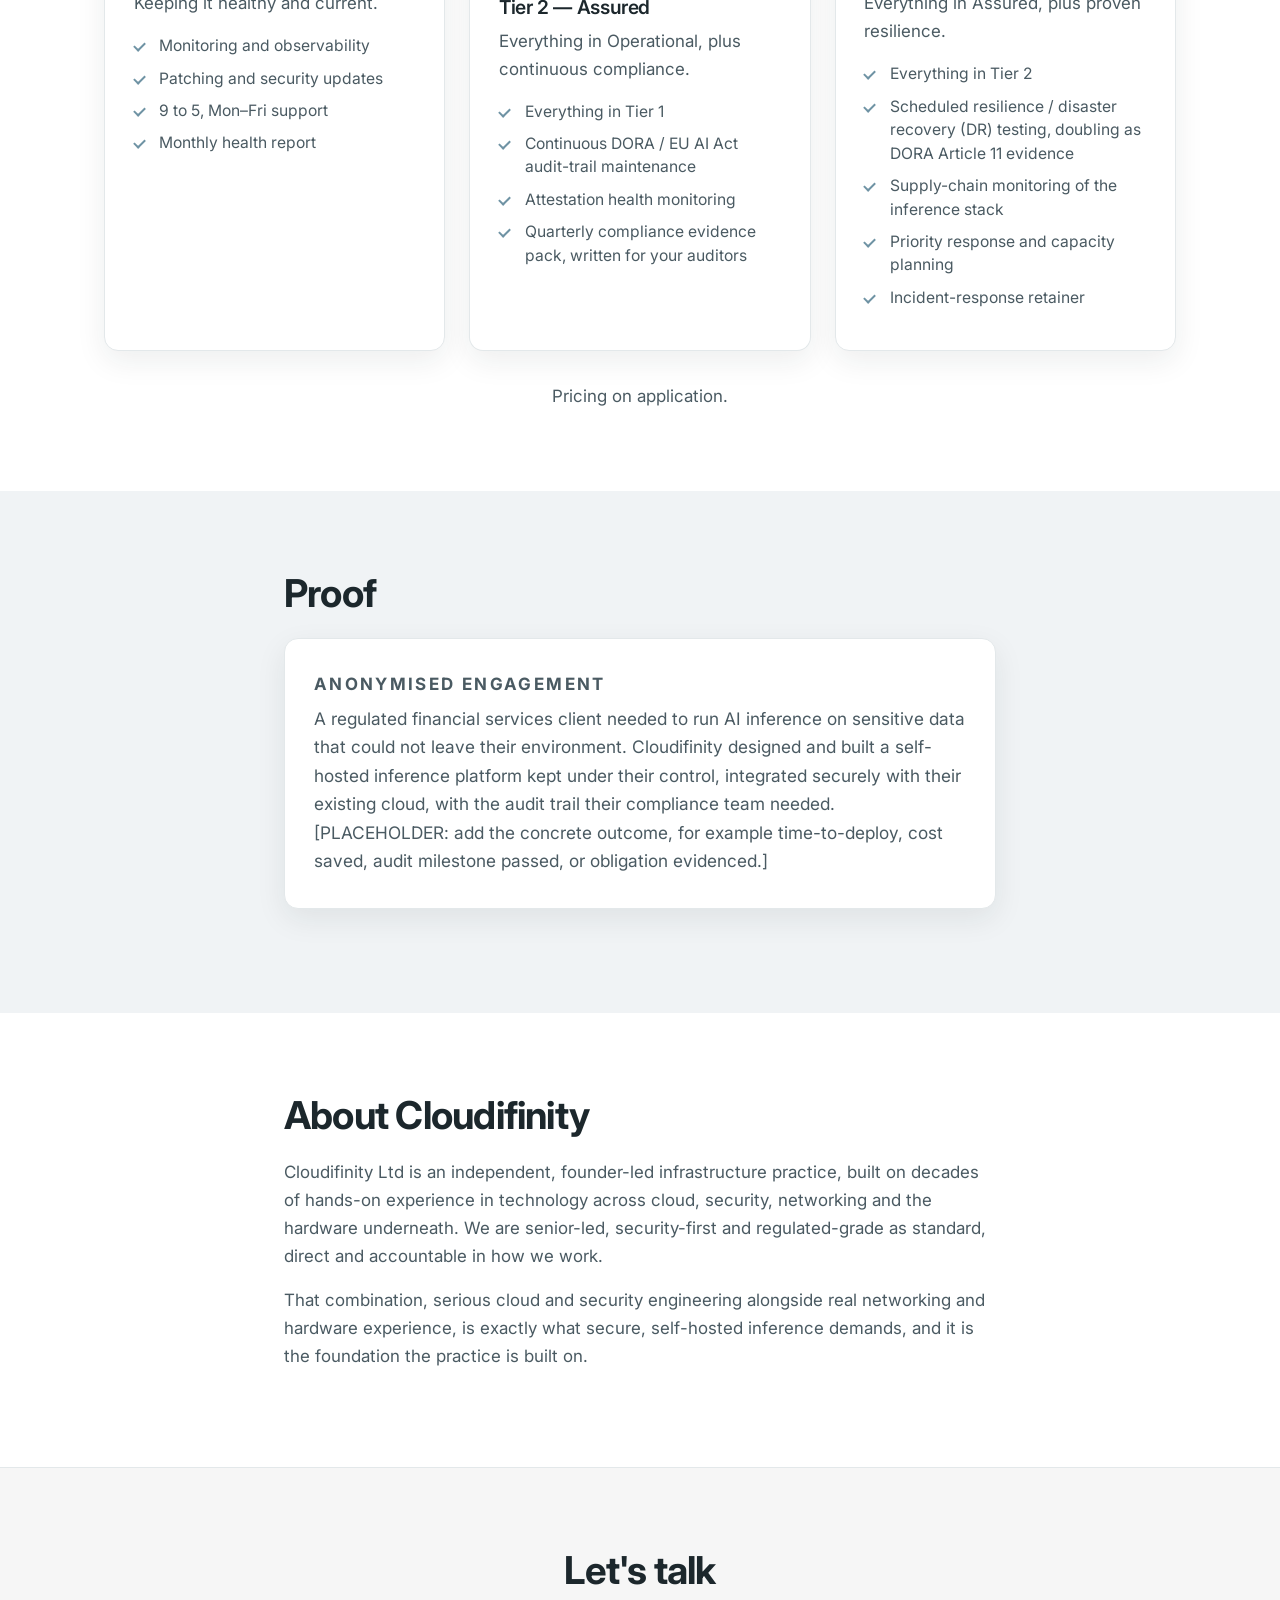
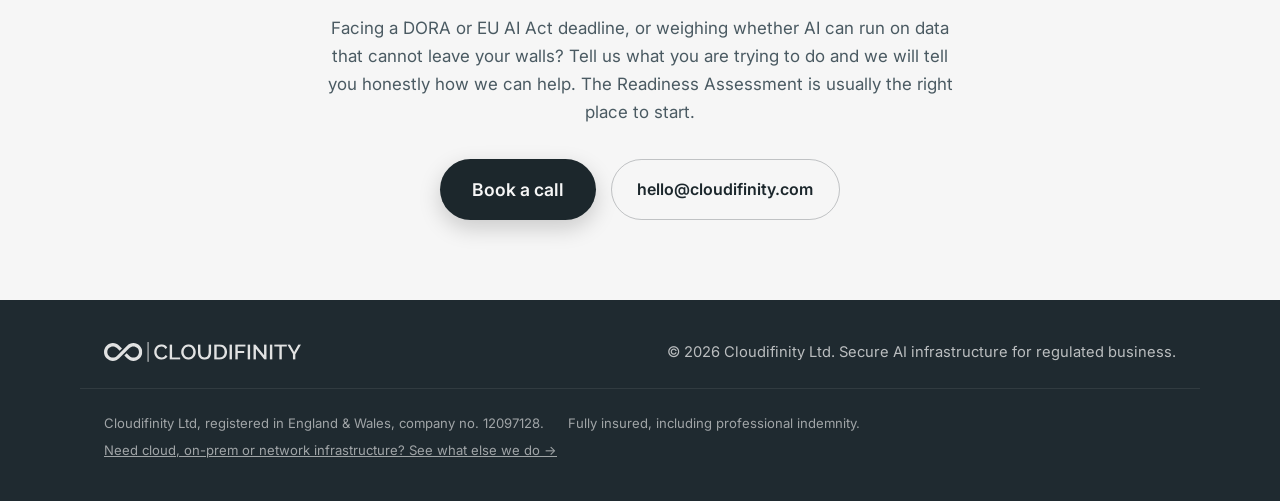
==== commit ae35b213: "updates" ====
--- a/secure-ai/index.html
+++ b/secure-ai/index.html
@@ -130,7 +130,7 @@
               structured connectivity and hardware designed, installed and
               configured to be fast, resilient and easy to live with.
             </p>
-            <a class="card__link" href="../on-site/">On-site &amp; on-prem infrastructure &rarr;</a>
+            <a class="card__link" href="../infrastructure/">Cloud, on-prem &amp; network infrastructure &rarr;</a>
           </article>
 
           <article class="card">
@@ -297,7 +297,7 @@
       <!-- TODO: INSURANCE_WORDING — confirm professional indemnity wording / cover amount. -->
       <span>Fully insured, including professional indemnity.</span>
       <!-- TODO: add a Cyber Essentials line here once the certification is held, e.g. "Cyber Essentials certified." -->
-      <span><a href="../on-site/">Need on-site or on-prem infrastructure? See what else we do &rarr;</a></span>
+      <span><a href="../infrastructure/">Need cloud, on-prem or network infrastructure? See what else we do &rarr;</a></span>
     </div>
   </footer>
 
